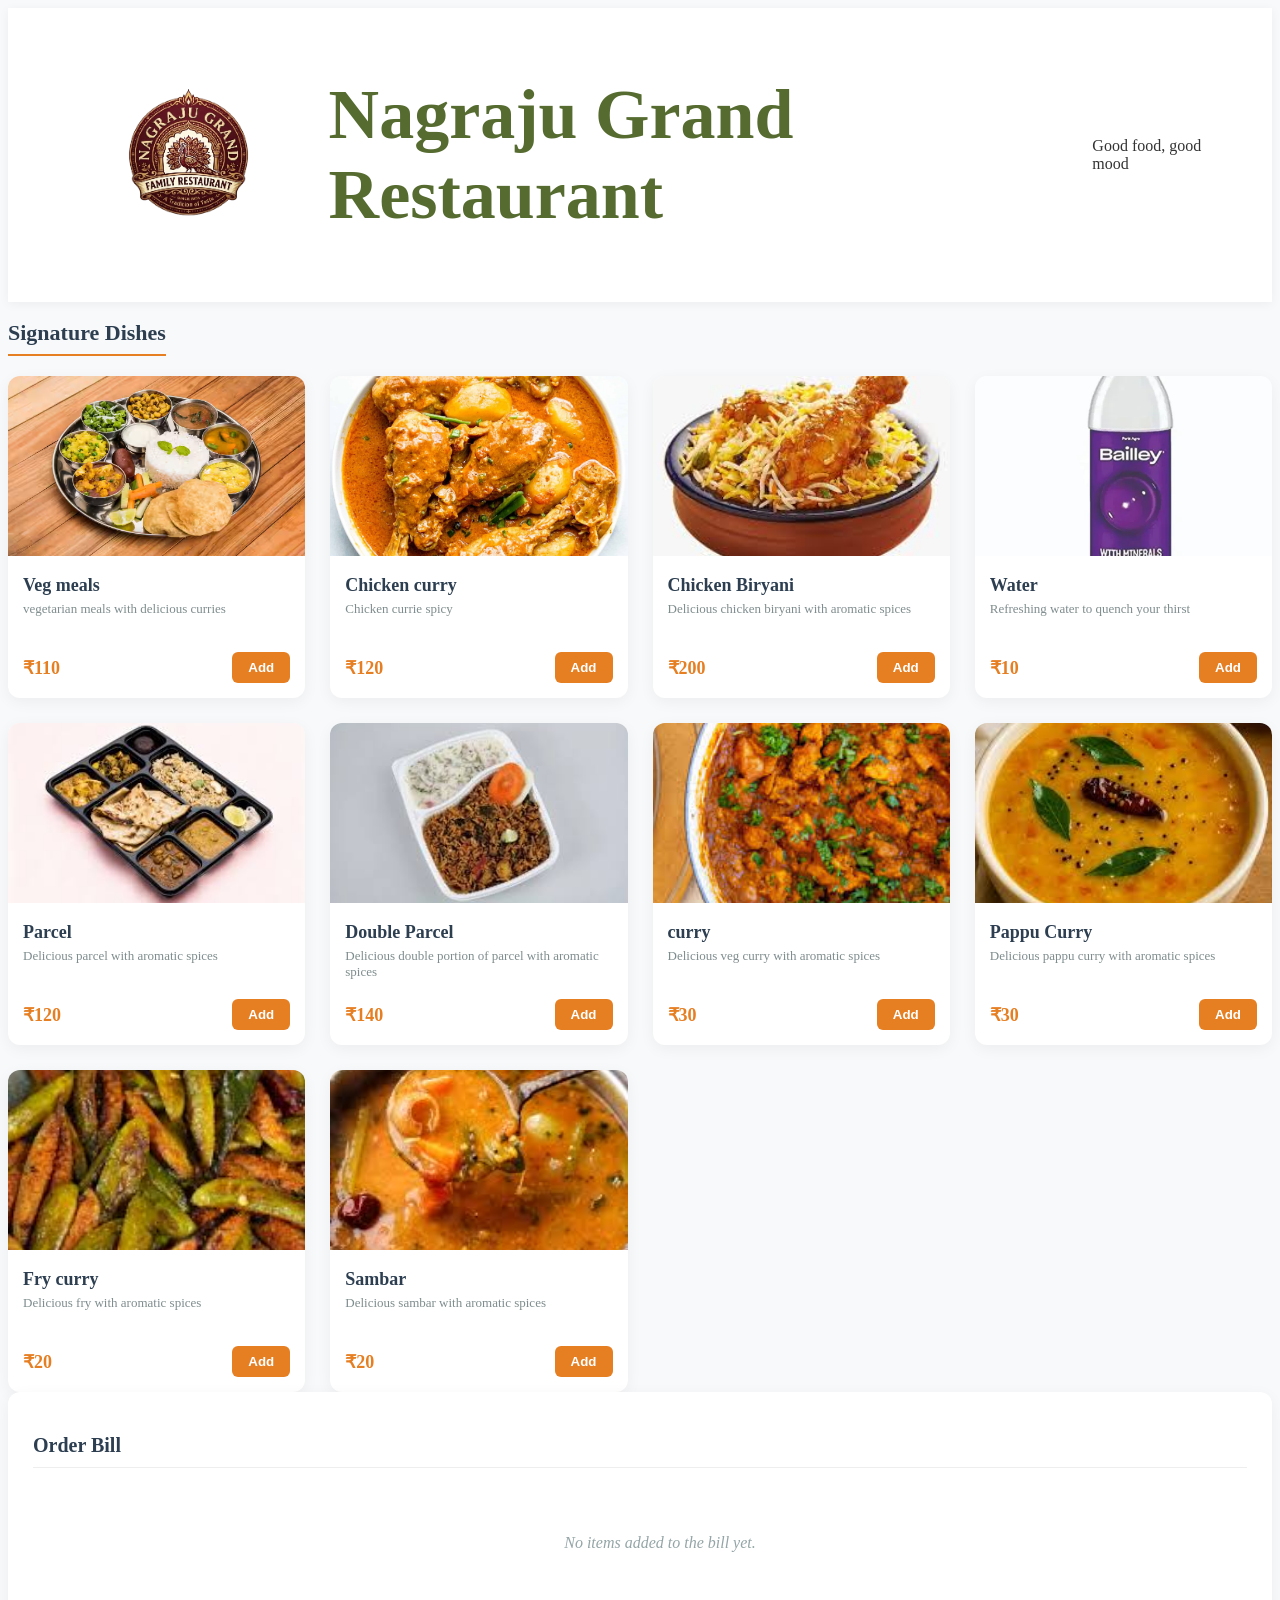
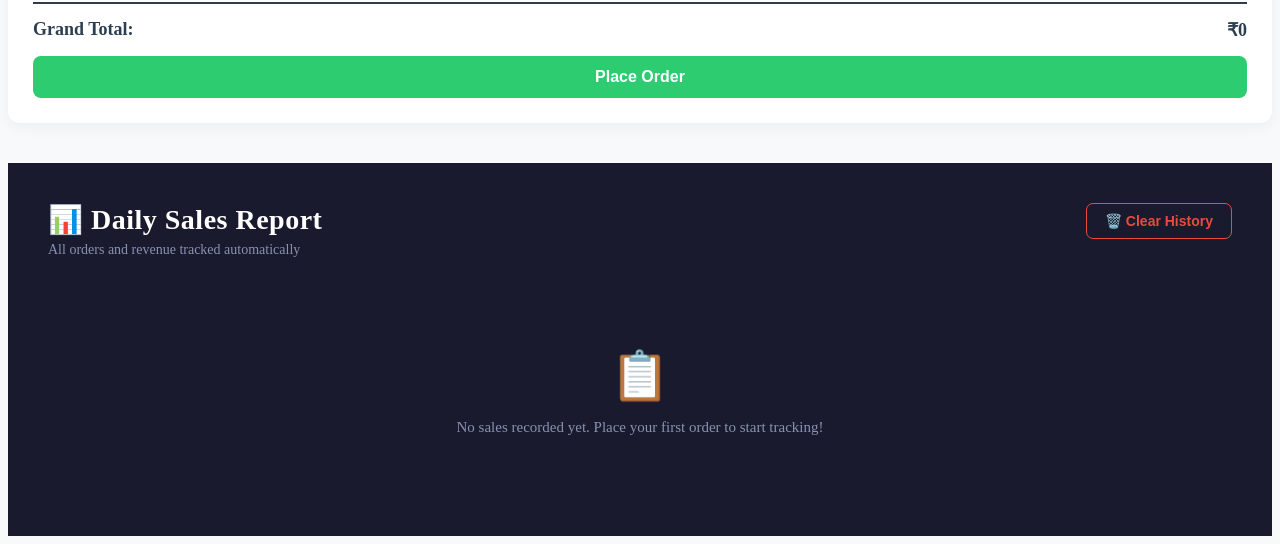
==== index.html @ 4cd3bf37 "updated" ====
<!DOCTYPE html>
<html lang="en">
<head>
  <title>Nagaraju Grand Restaurant</title>
  <link rel="stylesheet" href="style.css">
</head>
<body>
  <div class="container">
    <img src="nagrajur.png" alt="nagaraju logo" style="width: 300px; height: 150px;">
    <h1>Nagraju Grand Restaurant</h1>
    <span>Good food, good mood</span>
  </div>
  <div class="menu">
    <h2>Signature Dishes</h2>
    <div class="menu-grid">
      <div class="card">
          <img src="vegmeals.jpeg" alt="veg meals">
              <div class="card-details">
                  <div class="item-name">Veg meals</div>
                        <div class="item-desc">vegetarian meals with delicious curries</div>
                          <div class="card-action">
                            <span class="price">₹110</span>
                            <button class="add-btn" onclick="addItem('Veg meals', 110)">Add</button>
                      </div>
                  </div>
              </div>

          <div class="card">
          <img src="chicken.jpeg" alt="chicken curry">
              <div class="card-details">
                  <div class="item-name">Chicken curry</div>
                        <div class="item-desc">Chicken currie spicy</div>
                          <div class="card-action">
                            <span class="price">₹120</span>
                            <button class="add-btn" onclick="addItem('chicken curry', 120)">Add</button>
                      </div>
                  </div>
              </div>

          <div class="card">
          <img src="biryani.jpeg" alt="chicken Biryani">
              <div class="card-details">
                  <div class="item-name">Chicken Biryani</div>
                        <div class="item-desc">Delicious chicken biryani with aromatic spices</div>
                          <div class="card-action">
                            <span class="price">₹200</span>
                            <button class="add-btn" onclick="addItem('chicken Biryani', 200)">Add</button>
                      </div>
                  </div>
              </div>

          <div class="card">
          <img src="bailey.jpeg" alt="Water">
              <div class="card-details">
                  <div class="item-name">Water</div>
                        <div class="item-desc">Refreshing water to quench your thirst</div>
                          <div class="card-action">
                            <span class="price">₹10</span>
                            <button class="add-btn" onclick="addItem('water', 10)">Add</button>
                      </div>
                  </div>
              </div>

          <div class="card">
          <img src="parcel.jpeg" alt="parcel">
              <div class="card-details">
                  <div class="item-name">Parcel</div>
                        <div class="item-desc">Delicious parcel with aromatic spices</div>
                          <div class="card-action">
                            <span class="price">₹120</span>
                            <button class="add-btn" onclick="addItem('parcel', 120)">Add</button>
                      </div>
                  </div>
              </div>

          <div class="card">
          <img src="double.jpeg" alt="parcel">
              <div class="card-details">
                  <div class="item-name">Double Parcel</div>
                        <div class="item-desc">Delicious double portion of parcel with aromatic spices</div>
                          <div class="card-action">
                            <span class="price">₹140</span>
                            <button class="add-btn" onclick="addItem('double parcel', 140)">Add</button>
                      </div>
                  </div>
              </div>

          <div class="card">
          <img src="curry.jpeg" alt="curry">
              <div class="card-details">
                  <div class="item-name">curry</div>
                        <div class="item-desc">Delicious veg curry with aromatic spices</div>
                          <div class="card-action">
                            <span class="price">₹30</span>
                            <button class="add-btn" onclick="addItem('curry', 30)">Add</button>
                      </div>
                  </div>
              </div>

          <div class="card">
          <img src="pappu.jpeg" alt="pappu">
              <div class="card-details">
                  <div class="item-name">Pappu Curry</div>
                        <div class="item-desc">Delicious pappu curry with aromatic spices</div>
                          <div class="card-action">
                            <span class="price">₹30</span>
                            <button class="add-btn" onclick="addItem('pappu curry', 30)">Add</button>
                      </div>
                  </div>
              </div>

          <div class="card">
          <img src="fry.jpeg" alt="fry">
              <div class="card-details">
                  <div class="item-name">Fry curry</div>
                        <div class="item-desc">Delicious fry with aromatic spices</div>
                          <div class="card-action">
                            <span class="price">₹20</span>
                            <button class="add-btn" onclick="addItem('fry curry', 20)">Add</button>
                      </div>
                  </div>
              </div>

          <div class="card">
          <img src="sambar.jpeg" alt="sambar">
              <div class="card-details">
                  <div class="item-name">Sambar</div>
                        <div class="item-desc">Delicious sambar with aromatic spices</div>
                          <div class="card-action">
                            <span class="price">₹20</span>
                            <button class="add-btn" onclick="addItem('sambar', 20)">Add</button>
                      </div>
                  </div>
              </div>
    </div>

    <div class="billing-sidebar">
        <h2>Order Bill</h2>
        <ul id="bill-items-list" class="bill-items">
            <div class="empty-message" id="empty-msg">No items added to the bill yet.</div>
        </ul>
        
        <div class="total-section">
            <div class="total-row">
                <span>Grand Total:</span>
                <span id="bill-result">₹0</span>
            </div>
            <button class="checkout-btn" onclick="processOrder()">Place Order</button>
        </div>
    </div>
  </div>

  <!-- ===== DAILY SALES DASHBOARD ===== -->
  <div class="sales-section">
    <div class="sales-section-header">
      <div class="sales-title-group">
        <h2 class="sales-main-title">📊 Daily Sales Report</h2>
        <p class="sales-subtitle">All orders and revenue tracked automatically</p>
      </div>
      <button class="clear-sales-btn" onclick="clearAllSales()">🗑️ Clear History</button>
    </div>

    <div id="sales-dashboard">
      <!-- Rendered by JS -->
    </div>
  </div>

  <script src="app.js"></script>
</body>
</html>
---- style.css ----
.container{
            background-color: #ffffff;
            padding: 20px 40px;
            box-shadow: 0 2px 10px rgba(0,0,0,0.05); 
             display: flex;
            justify-content: space-between;
            align-items: center;
        }
      body {
            background-color: #f8f9fa;
            color: #333;
            display: flex;
            flex-direction: column;
            min-height: 100vh;
        }
        
       .menu h2 {
            margin-bottom: 20px;
            font-size: 22px;
            color: #2c3e50;
            border-bottom: 2px solid #e67e22;
            padding-bottom: 8px;
            display: inline-block;
        }
         .menu-grid {
            display: grid;
            grid-template-columns: repeat(auto-fill, minmax(250px, 1fr));
            gap: 25px;
        }

        .card {
            background: #fff;
            border-radius: 12px;
            overflow: hidden;
            box-shadow: 0 4px 15px rgba(0,0,0,0.05);
            transition: transform 0.2s;
        }

        .card:hover {
            transform: translateY(-5px);
        }

        .card img {
            width: 100%;
            height: 180px;
            object-fit: cover;
        }

        .card-details {
            padding: 15px;
        }

        .item-name {
            font-size: 18px;
            font-weight: 600;
            margin-bottom: 5px;
            color: #2c3e50;
        }

        .item-desc {
            font-size: 13px;
            color: #7f8c8d;
            margin-bottom: 15px;
            height: 36px;
            overflow: hidden;
        }

        .card-action {
            display: flex;
            justify-content: space-between;
            align-items: center;
        }

        .price {
            font-size: 18px;
            font-weight: 700;
            color: #e67e22;
        }

        .add-btn {
            background-color: #e67e22;
            color: white;
            border: none;
            padding: 8px 16px;
            border-radius: 6px;
            font-weight: 600;
            cursor: pointer;
            transition: background 0.2s;
        }
        h1{
          color:#556B2F;
          font-size: 70px;
        }
        .billing-sidebar {
            flex: 1;
            background: #ffffff;
            border-radius: 12px;
            padding: 25px;
            box-shadow: 0 4px 15px rgba(0,0,0,0.05);
            height: fit-content;
            position: sticky;
            top: 30px;
            display: flex;
            flex-direction: column;
            min-width: 320px;
        }

        .billing-sidebar h2 {
            font-size: 20px;
            color: #2c3e50;
            margin-bottom: 20px;
            padding-bottom: 10px;
            border-bottom: 1px solid #eee;
        }

        .bill-items {
            list-style: none;
            max-height: 300px;
            overflow-y: auto;
            margin-bottom: 20px;
        }

        .bill-item {
            display: flex;
            justify-content: space-between;
            align-items: center;
            padding: 10px 0;
            border-bottom: 1px dashed #eee;
            font-size: 15px;
        }

        .bill-item .item-info {
            display: flex;
            flex-direction: column;
        }

        .bill-item .qty {
            font-size: 12px;
            color: #7f8c8d;
        }

        .empty-message {
            color: #95a5a6;
            text-align: center;
            padding: 30px 0;
            font-style: italic;
        }

        .total-section {
            border-top: 2px solid #2c3e50;
            padding-top: 15px;
            margin-top: auto;
        }

        .total-row {
            display: flex;
            justify-content: space-between;
            font-size: 18px;
            font-weight: 700;
            color: #2c3e50;
            margin-bottom: 15px;
        }

        .checkout-btn {
            width: 100%;
            background-color: #2ecc71;
            color: white;
            border: none;
            padding: 12px;
            border-radius: 8px;
            font-size: 16px;
            font-weight: 600;
            cursor: pointer;
            transition: background 0.2s;
        }

        .checkout-btn:hover {
            background-color: #27ae60;
        }

/* ============================================
   DAILY SALES DASHBOARD STYLES
   ============================================ */

.sales-section {
    background: #1a1a2e;
    padding: 40px;
    margin-top: 40px;
}

.sales-section-header {
    display: flex;
    justify-content: space-between;
    align-items: flex-start;
    margin-bottom: 30px;
    flex-wrap: wrap;
    gap: 15px;
}

.sales-main-title {
    font-size: 28px;
    color: #ffffff;
    margin: 0 0 6px 0;
    font-weight: 700;
    letter-spacing: 0.5px;
}

.sales-subtitle {
    color: #8892b0;
    margin: 0;
    font-size: 14px;
}

.clear-sales-btn {
    background: transparent;
    border: 1px solid #e74c3c;
    color: #e74c3c;
    padding: 9px 18px;
    border-radius: 7px;
    font-size: 14px;
    font-weight: 600;
    cursor: pointer;
    transition: all 0.2s;
    white-space: nowrap;
}

.clear-sales-btn:hover {
    background: #e74c3c;
    color: #fff;
}

/* Summary cards row */
.sales-summary-cards {
    display: flex;
    gap: 16px;
    margin-bottom: 30px;
    flex-wrap: wrap;
}

.summary-card {
    flex: 1;
    min-width: 150px;
    background: #16213e;
    border: 1px solid #0f3460;
    border-radius: 12px;
    padding: 22px 20px;
    text-align: center;
    transition: transform 0.2s;
}

.summary-card:hover {
    transform: translateY(-3px);
}

.highlight-card {
    background: linear-gradient(135deg, #e67e22, #d35400);
    border-color: #e67e22;
}

.summary-icon {
    font-size: 28px;
    margin-bottom: 8px;
}

.summary-value {
    font-size: 26px;
    font-weight: 700;
    color: #ffffff;
    margin-bottom: 4px;
}

.summary-label {
    font-size: 12px;
    color: #8892b0;
    text-transform: uppercase;
    letter-spacing: 1px;
}

.highlight-card .summary-label {
    color: rgba(255,255,255,0.8);
}

/* No sales message */
.no-sales-msg {
    text-align: center;
    padding: 60px 20px;
    color: #8892b0;
}

.no-sales-msg span {
    font-size: 48px;
    display: block;
    margin-bottom: 15px;
}

.no-sales-msg p {
    font-size: 15px;
    margin: 0;
}

/* Day sections */
.day-section {
    background: #16213e;
    border: 1px solid #0f3460;
    border-radius: 14px;
    margin-bottom: 20px;
    overflow: hidden;
}

.today-section {
    border-color: #e67e22;
    box-shadow: 0 0 0 2px rgba(230, 126, 34, 0.25);
}

.day-header {
    display: flex;
    justify-content: space-between;
    align-items: center;
    padding: 16px 20px;
    background: #0f3460;
    flex-wrap: wrap;
    gap: 10px;
}

.today-section .day-header {
    background: linear-gradient(90deg, #7d3c00, #0f3460);
}

.day-title {
    display: flex;
    align-items: center;
    gap: 10px;
    flex-wrap: wrap;
}

.today-badge {
    background: #e67e22;
    color: #fff;
    font-size: 11px;
    font-weight: 700;
    padding: 3px 9px;
    border-radius: 20px;
    letter-spacing: 1px;
}

.day-date {
    font-size: 15px;
    font-weight: 600;
    color: #ccd6f6;
}

.day-stats {
    display: flex;
    align-items: center;
    gap: 16px;
}

.day-orders-count {
    font-size: 13px;
    color: #8892b0;
    background: rgba(255,255,255,0.07);
    padding: 4px 10px;
    border-radius: 20px;
}

.day-total-amount {
    font-size: 18px;
    font-weight: 700;
    color: #2ecc71;
}

/* Orders inside each day */
.orders-list {
    padding: 15px 20px;
    display: flex;
    flex-direction: column;
    gap: 12px;
}

.order-card {
    background: #1a1a2e;
    border: 1px solid #0f3460;
    border-radius: 10px;
    overflow: hidden;
}

.order-header {
    display: flex;
    align-items: center;
    gap: 12px;
    padding: 10px 15px;
    background: rgba(255,255,255,0.03);
    border-bottom: 1px solid #0f3460;
    flex-wrap: wrap;
}

.order-num {
    font-size: 13px;
    font-weight: 700;
    color: #e67e22;
    background: rgba(230, 126, 34, 0.12);
    padding: 3px 10px;
    border-radius: 20px;
}

.order-time {
    font-size: 13px;
    color: #8892b0;
    flex: 1;
}

.order-total {
    font-size: 15px;
    font-weight: 700;
    color: #2ecc71;
}

.order-items-list {
    padding: 10px 15px;
    display: flex;
    flex-direction: column;
    gap: 6px;
}

.order-item-row {
    display: flex;
    align-items: center;
    gap: 10px;
    font-size: 13px;
    color: #ccd6f6;
}

.oi-name {
    flex: 1;
    text-transform: capitalize;
}

.oi-qty {
    color: #8892b0;
    font-size: 12px;
    background: rgba(255,255,255,0.06);
    padding: 2px 8px;
    border-radius: 10px;
}

.oi-subtotal {
    font-weight: 600;
    color: #f0b27a;
    min-width: 50px;
    text-align: right;
}
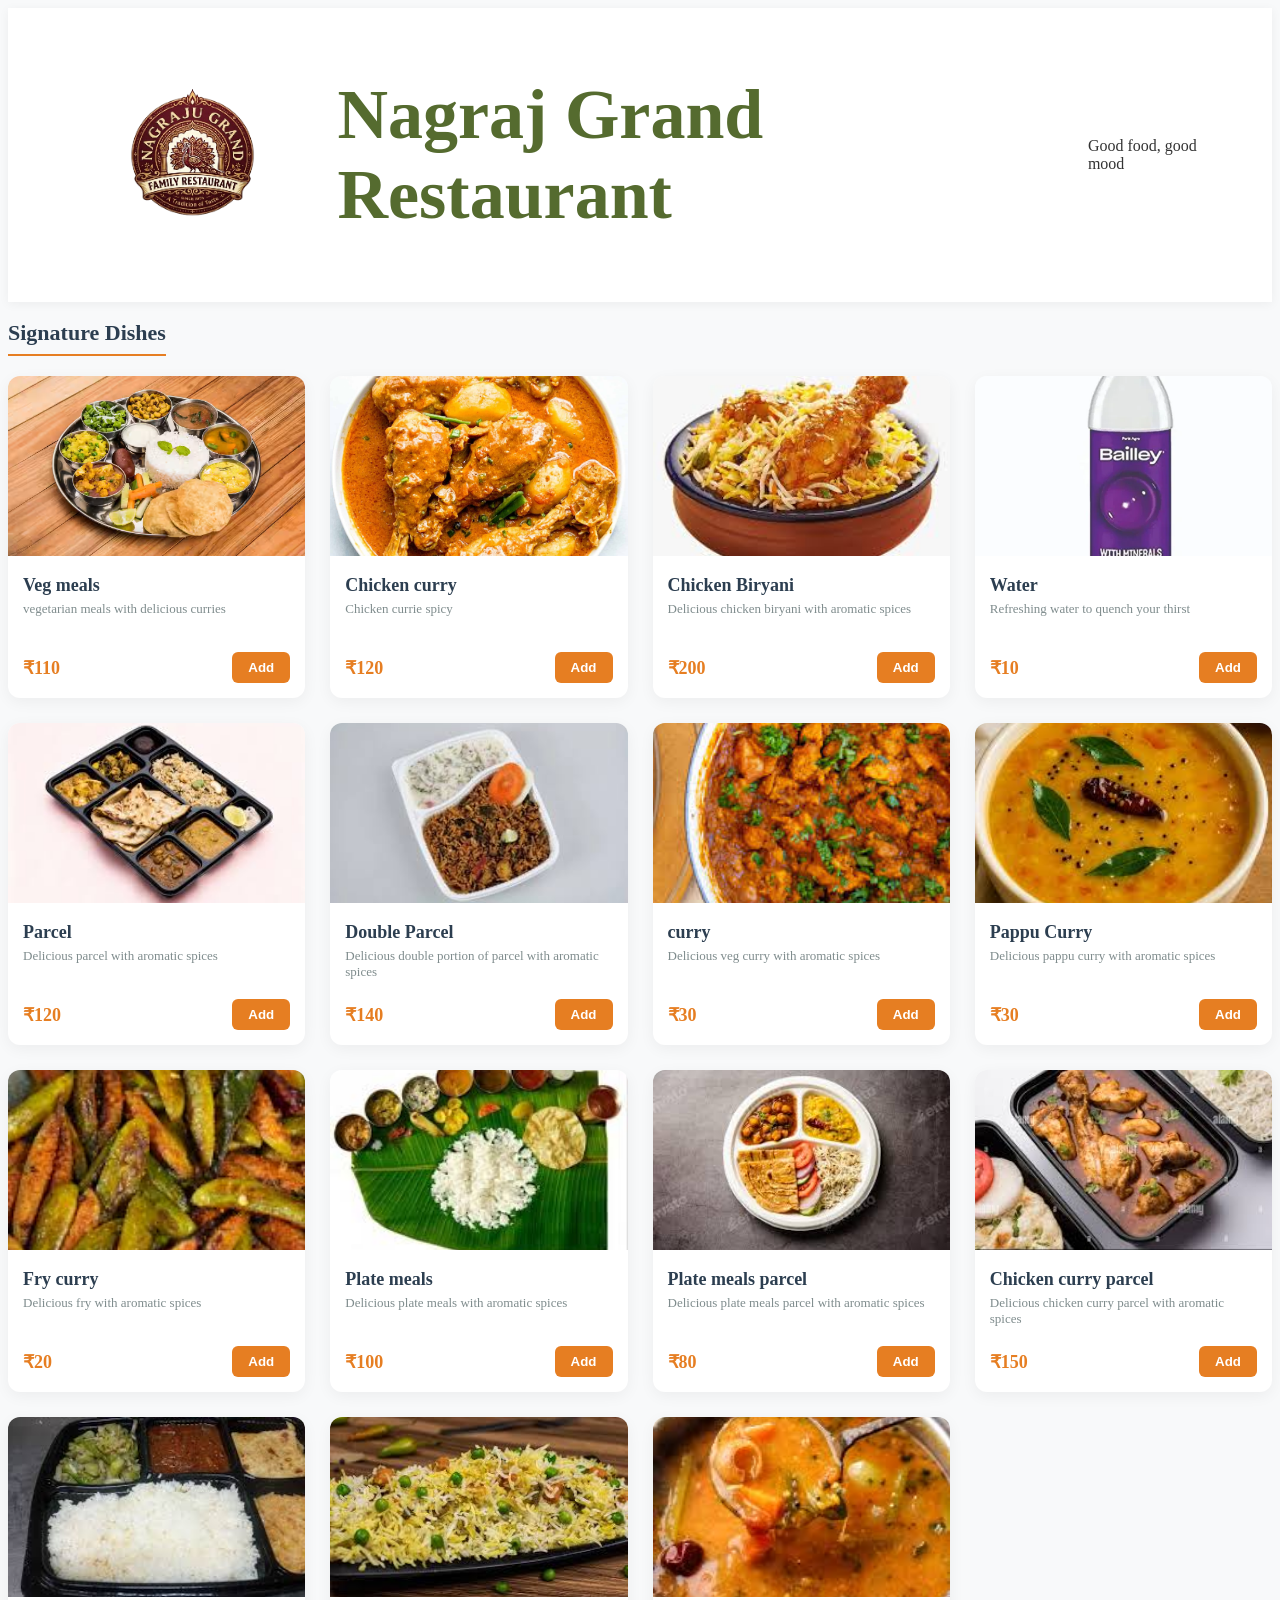
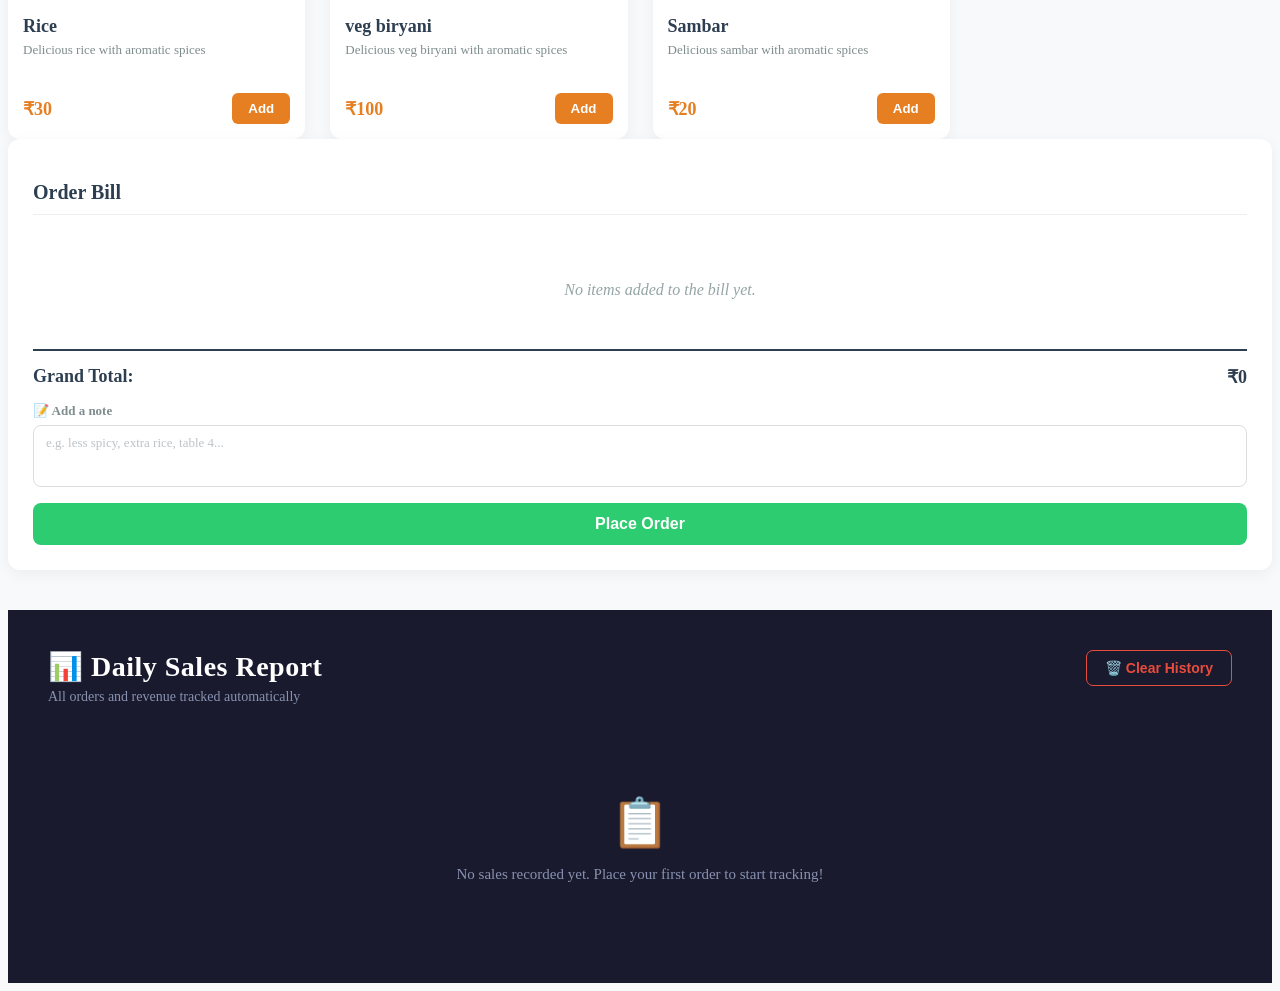
==== commit 162bcc62: "updates" ====
--- a/index.html
+++ b/index.html
@@ -1,137 +1,241 @@
 <!DOCTYPE html>
 <html lang="en">
 <head>
-  <title>Nagaraju Grand Restaurant</title>
-  <link rel="stylesheet" href="style.css">
+  <title>Nagraj Grand Restaurant</title>
+  <link rel="stylesheet" type="text/css" href="style.css">
 </head>
 <body>
   <div class="container">
-    <img src="nagrajur.png" alt="nagaraju logo" style="width: 300px; height: 150px;">
-    <h1>Nagraju Grand Restaurant</h1>
+    <img src="images/nagrajur.png" alt="nagraj logo" style="width: 300px; height: 150px;">
+    <h1>Nagraj Grand Restaurant</h1>
     <span>Good food, good mood</span>
   </div>
   <div class="menu">
     <h2>Signature Dishes</h2>
     <div class="menu-grid">
-      <div class="card">
-          <img src="vegmeals.jpeg" alt="veg meals">
-              <div class="card-details">
-                  <div class="item-name">Veg meals</div>
-                        <div class="item-desc">vegetarian meals with delicious curries</div>
-                          <div class="card-action">
-                            <span class="price">₹110</span>
-                            <button class="add-btn" onclick="addItem('Veg meals', 110)">Add</button>
-                      </div>
-                  </div>
-              </div>
-
-          <div class="card">
-          <img src="chicken.jpeg" alt="chicken curry">
-              <div class="card-details">
-                  <div class="item-name">Chicken curry</div>
-                        <div class="item-desc">Chicken currie spicy</div>
-                          <div class="card-action">
-                            <span class="price">₹120</span>
-                            <button class="add-btn" onclick="addItem('chicken curry', 120)">Add</button>
-                      </div>
-                  </div>
-              </div>
-
-          <div class="card">
-          <img src="biryani.jpeg" alt="chicken Biryani">
-              <div class="card-details">
-                  <div class="item-name">Chicken Biryani</div>
-                        <div class="item-desc">Delicious chicken biryani with aromatic spices</div>
-                          <div class="card-action">
-                            <span class="price">₹200</span>
-                            <button class="add-btn" onclick="addItem('chicken Biryani', 200)">Add</button>
-                      </div>
-                  </div>
-              </div>
-
-          <div class="card">
-          <img src="bailey.jpeg" alt="Water">
-              <div class="card-details">
-                  <div class="item-name">Water</div>
-                        <div class="item-desc">Refreshing water to quench your thirst</div>
-                          <div class="card-action">
-                            <span class="price">₹10</span>
-                            <button class="add-btn" onclick="addItem('water', 10)">Add</button>
-                      </div>
-                  </div>
-              </div>
-
-          <div class="card">
-          <img src="parcel.jpeg" alt="parcel">
-              <div class="card-details">
-                  <div class="item-name">Parcel</div>
-                        <div class="item-desc">Delicious parcel with aromatic spices</div>
-                          <div class="card-action">
-                            <span class="price">₹120</span>
-                            <button class="add-btn" onclick="addItem('parcel', 120)">Add</button>
-                      </div>
-                  </div>
-              </div>
-
-          <div class="card">
-          <img src="double.jpeg" alt="parcel">
-              <div class="card-details">
-                  <div class="item-name">Double Parcel</div>
-                        <div class="item-desc">Delicious double portion of parcel with aromatic spices</div>
-                          <div class="card-action">
-                            <span class="price">₹140</span>
-                            <button class="add-btn" onclick="addItem('double parcel', 140)">Add</button>
-                      </div>
-                  </div>
-              </div>
-
-          <div class="card">
-          <img src="curry.jpeg" alt="curry">
-              <div class="card-details">
-                  <div class="item-name">curry</div>
-                        <div class="item-desc">Delicious veg curry with aromatic spices</div>
-                          <div class="card-action">
-                            <span class="price">₹30</span>
-                            <button class="add-btn" onclick="addItem('curry', 30)">Add</button>
-                      </div>
-                  </div>
-              </div>
-
-          <div class="card">
-          <img src="pappu.jpeg" alt="pappu">
-              <div class="card-details">
-                  <div class="item-name">Pappu Curry</div>
-                        <div class="item-desc">Delicious pappu curry with aromatic spices</div>
-                          <div class="card-action">
-                            <span class="price">₹30</span>
-                            <button class="add-btn" onclick="addItem('pappu curry', 30)">Add</button>
-                      </div>
-                  </div>
-              </div>
-
-          <div class="card">
-          <img src="fry.jpeg" alt="fry">
-              <div class="card-details">
-                  <div class="item-name">Fry curry</div>
-                        <div class="item-desc">Delicious fry with aromatic spices</div>
-                          <div class="card-action">
-                            <span class="price">₹20</span>
-                            <button class="add-btn" onclick="addItem('fry curry', 20)">Add</button>
-                      </div>
-                  </div>
-              </div>
-
-          <div class="card">
-          <img src="sambar.jpeg" alt="sambar">
-              <div class="card-details">
-                  <div class="item-name">Sambar</div>
-                        <div class="item-desc">Delicious sambar with aromatic spices</div>
-                          <div class="card-action">
-                            <span class="price">₹20</span>
-                            <button class="add-btn" onclick="addItem('sambar', 20)">Add</button>
-                      </div>
-                  </div>
-              </div>
+      
+      <div class="card">
+          <img src="images/vegmeals.jpeg" alt="veg meals">
+          <div class="card-details">
+              <div class="item-name">Veg meals</div>
+              <div class="item-desc">vegetarian meals with delicious curries</div>
+              <div class="card-action">
+                  <span class="price">₹110</span>
+                  <div class="item-controls" data-name="Veg meals" data-price="110">
+                      <button class="add-btn" onclick="addItem('Veg meals', 110)">Add</button>
+                  </div>
+              </div>
+          </div>
+      </div>
+
+      <div class="card">
+          <img src="images/chicken.jpeg" alt="chicken curry">
+          <div class="card-details">
+              <div class="item-name">Chicken curry</div>
+              <div class="item-desc">Chicken currie spicy</div>
+              <div class="card-action">
+                  <span class="price">₹120</span>
+                  <div class="item-controls" data-name="chicken curry" data-price="120">
+                      <button class="add-btn" onclick="addItem('chicken curry', 120)">Add</button>
+                  </div>
+              </div>
+          </div>
+      </div>
+
+      <div class="card">
+          <img src="images/biryani.jpeg" alt="chicken Biryani">
+          <div class="card-details">
+              <div class="item-name">Chicken Biryani</div>
+              <div class="item-desc">Delicious chicken biryani with aromatic spices</div>
+              <div class="card-action">
+                  <span class="price">₹200</span>
+                  <div class="item-controls" data-name="chicken Biryani" data-price="200">
+                      <button class="add-btn" onclick="addItem('chicken Biryani', 200)">Add</button>
+                  </div>
+              </div>
+          </div>
+      </div>
+
+      <div class="card">
+          <img src="images/bailey.jpeg" alt="Water">
+          <div class="card-details">
+              <div class="item-name">Water</div>
+              <div class="item-desc">Refreshing water to quench your thirst</div>
+              <div class="card-action">
+                  <span class="price">₹10</span>
+                  <div class="item-controls" data-name="water" data-price="10">
+                      <button class="add-btn" onclick="addItem('water', 10)">Add</button>
+                  </div>
+              </div>
+          </div>
+      </div>
+
+      <div class="card">
+          <img src="images/parcel.jpeg" alt="parcel">
+          <div class="card-details">
+              <div class="item-name">Parcel</div>
+              <div class="item-desc">Delicious parcel with aromatic spices</div>
+              <div class="card-action">
+                  <span class="price">₹120</span>
+                  <div class="item-controls" data-name="parcel" data-price="120">
+                      <button class="add-btn" onclick="addItem('parcel', 120)">Add</button>
+                  </div>
+              </div>
+          </div>
+      </div>
+
+      <div class="card">
+          <img src="images/double.jpeg" alt="parcel">
+          <div class="card-details">
+              <div class="item-name">Double Parcel</div>
+              <div class="item-desc">Delicious double portion of parcel with aromatic spices</div>
+              <div class="card-action">
+                  <span class="price">₹140</span>
+                  <div class="item-controls" data-name="double parcel" data-price="140">
+                      <button class="add-btn" onclick="addItem('double parcel', 140)">Add</button>
+                  </div>
+              </div>
+          </div>
+      </div>
+
+      <div class="card">
+          <img src="images/curry.jpeg" alt="curry">
+          <div class="card-details">
+              <div class="item-name">curry</div>
+              <div class="item-desc">Delicious veg curry with aromatic spices</div>
+              <div class="card-action">
+                  <span class="price">₹30</span>
+                  <div class="item-controls" data-name="curry" data-price="30">
+                      <button class="add-btn" onclick="addItem('curry', 30)">Add</button>
+                  </div>
+              </div>
+          </div>
+      </div>
+
+      <div class="card">
+          <img src="images/pappu.jpeg" alt="pappu">
+          <div class="card-details">
+              <div class="item-name">Pappu Curry</div>
+              <div class="item-desc">Delicious pappu curry with aromatic spices</div>
+              <div class="card-action">
+                  <span class="price">₹30</span>
+                  <div class="item-controls" data-name="pappu curry" data-price="30">
+                      <button class="add-btn" onclick="addItem('pappu curry', 30)">Add</button>
+                  </div>
+              </div>
+          </div>
+      </div>
+
+      <div class="card">
+          <img src="images/fry.jpeg" alt="fry">
+          <div class="card-details">
+              <div class="item-name">Fry curry</div>
+              <div class="item-desc">Delicious fry with aromatic spices</div>
+              <div class="card-action">
+                  <span class="price">₹20</span>
+                  <div class="item-controls" data-name="fry curry" data-price="20">
+                      <button class="add-btn" onclick="addItem('fry curry', 20)">Add</button>
+                  </div>
+              </div>
+          </div>
+      </div>
+
+
+      
+      <div class="card">
+          <img src="images/plate.jpeg" alt="plate">
+          <div class="card-details">
+              <div class="item-name">Plate meals</div>
+              <div class="item-desc">Delicious plate meals with aromatic spices</div>
+              <div class="card-action">
+                  <span class="price">₹100</span>
+                  <div class="item-controls" data-name="plate meals" data-price="100">
+                      <button class="add-btn" onclick="addItem('plate meals', 100)">Add</button>
+                  </div>
+              </div>
+          </div>
+      </div>
+
+
+      
+      <div class="card">
+          <img src="images/platepar.jpeg" alt="plate">
+          <div class="card-details">
+              <div class="item-name">Plate meals parcel</div>
+              <div class="item-desc">Delicious plate meals parcel with aromatic spices</div>
+              <div class="card-action">
+                  <span class="price">₹80</span>
+                  <div class="item-controls" data-name="plate meals parcel" data-price="80">
+                      <button class="add-btn" onclick="addItem('plate meals parcel', 80)">Add</button>
+                  </div>
+              </div>
+          </div>
+      </div>
+
+
+      
+      
+      <div class="card">
+          <img src="images/chickenparcel.jpeg" alt="plate">
+          <div class="card-details">
+              <div class="item-name">Chicken curry parcel</div>
+              <div class="item-desc">Delicious chicken curry parcel with aromatic spices</div>
+              <div class="card-action">
+                  <span class="price">₹150</span>
+                  <div class="item-controls" data-name="chicken curry parcel" data-price="150">
+                      <button class="add-btn" onclick="addItem('chicken curry parcel', 150)">Add</button>
+                  </div>
+              </div>
+          </div>
+      </div>
+
+      
+      
+      <div class="card">
+          <img src="images/rice.jpeg" alt="plate">
+          <div class="card-details">
+              <div class="item-name">Rice</div>
+              <div class="item-desc">Delicious rice with aromatic spices</div>
+              <div class="card-action">
+                  <span class="price">₹30</span>
+                  <div class="item-controls" data-name="rice" data-price="30">
+                      <button class="add-btn" onclick="addItem('rice', 30)">Add</button>
+                  </div>
+              </div>
+          </div>
+      </div>
+
+
+
+      
+      
+      <div class="card">
+          <img src="images/vegbiryani.jpeg" alt="plate">
+          <div class="card-details">
+              <div class="item-name">veg biryani</div>
+              <div class="item-desc">Delicious veg biryani with aromatic spices</div>
+              <div class="card-action">
+                  <span class="price">₹100</span>
+                  <div class="item-controls" data-name="veg biryani" data-price="100">
+                      <button class="add-btn" onclick="addItem('veg biryani', 100)">Add</button>
+                  </div>
+              </div>
+          </div>
+      </div>
+
+      <div class="card">
+          <img src="images/sambar.jpeg" alt="sambar">
+          <div class="card-details">
+              <div class="item-name">Sambar</div>
+              <div class="item-desc">Delicious sambar with aromatic spices</div>
+              <div class="card-action">
+                  <span class="price">₹20</span>
+                  <div class="item-controls" data-name="sambar" data-price="20">
+                      <button class="add-btn" onclick="addItem('sambar', 20)">Add</button>
+                  </div>
+              </div>
+          </div>
+      </div>
     </div>
 
     <div class="billing-sidebar">
@@ -145,6 +249,10 @@
                 <span>Grand Total:</span>
                 <span id="bill-result">₹0</span>
             </div>
+            <div class="note-section">
+                <label for="bill-note" class="note-label">📝 Add a note</label>
+                <textarea id="bill-note" class="bill-note-input" placeholder="e.g. less spicy, extra rice, table 4..."></textarea>
+            </div>
             <button class="checkout-btn" onclick="processOrder()">Place Order</button>
         </div>
     </div>
@@ -167,4 +275,4 @@
 
   <script src="app.js"></script>
 </body>
-</html>
+</html>
--- a/style.css
+++ b/style.css
@@ -1,187 +1,211 @@
 .container{
-            background-color: #ffffff;
-            padding: 20px 40px;
-            box-shadow: 0 2px 10px rgba(0,0,0,0.05); 
-             display: flex;
-            justify-content: space-between;
-            align-items: center;
-        }
-      body {
-            background-color: #f8f9fa;
-            color: #333;
-            display: flex;
-            flex-direction: column;
-            min-height: 100vh;
-        }
-        
-       .menu h2 {
-            margin-bottom: 20px;
-            font-size: 22px;
-            color: #2c3e50;
-            border-bottom: 2px solid #e67e22;
-            padding-bottom: 8px;
-            display: inline-block;
-        }
-         .menu-grid {
-            display: grid;
-            grid-template-columns: repeat(auto-fill, minmax(250px, 1fr));
-            gap: 25px;
-        }
-
-        .card {
-            background: #fff;
-            border-radius: 12px;
-            overflow: hidden;
-            box-shadow: 0 4px 15px rgba(0,0,0,0.05);
-            transition: transform 0.2s;
-        }
-
-        .card:hover {
-            transform: translateY(-5px);
-        }
-
-        .card img {
-            width: 100%;
-            height: 180px;
-            object-fit: cover;
-        }
-
-        .card-details {
-            padding: 15px;
-        }
-
-        .item-name {
-            font-size: 18px;
-            font-weight: 600;
-            margin-bottom: 5px;
-            color: #2c3e50;
-        }
-
-        .item-desc {
-            font-size: 13px;
-            color: #7f8c8d;
-            margin-bottom: 15px;
-            height: 36px;
-            overflow: hidden;
-        }
-
-        .card-action {
-            display: flex;
-            justify-content: space-between;
-            align-items: center;
-        }
-
-        .price {
-            font-size: 18px;
-            font-weight: 700;
-            color: #e67e22;
-        }
-
-        .add-btn {
-            background-color: #e67e22;
-            color: white;
-            border: none;
-            padding: 8px 16px;
-            border-radius: 6px;
-            font-weight: 600;
-            cursor: pointer;
-            transition: background 0.2s;
-        }
-        h1{
-          color:#556B2F;
-          font-size: 70px;
-        }
-        .billing-sidebar {
-            flex: 1;
-            background: #ffffff;
-            border-radius: 12px;
-            padding: 25px;
-            box-shadow: 0 4px 15px rgba(0,0,0,0.05);
-            height: fit-content;
-            position: sticky;
-            top: 30px;
-            display: flex;
-            flex-direction: column;
-            min-width: 320px;
-        }
-
-        .billing-sidebar h2 {
-            font-size: 20px;
-            color: #2c3e50;
-            margin-bottom: 20px;
-            padding-bottom: 10px;
-            border-bottom: 1px solid #eee;
-        }
-
-        .bill-items {
-            list-style: none;
-            max-height: 300px;
-            overflow-y: auto;
-            margin-bottom: 20px;
-        }
-
-        .bill-item {
-            display: flex;
-            justify-content: space-between;
-            align-items: center;
-            padding: 10px 0;
-            border-bottom: 1px dashed #eee;
-            font-size: 15px;
-        }
-
-        .bill-item .item-info {
-            display: flex;
-            flex-direction: column;
-        }
-
-        .bill-item .qty {
-            font-size: 12px;
-            color: #7f8c8d;
-        }
-
-        .empty-message {
-            color: #95a5a6;
-            text-align: center;
-            padding: 30px 0;
-            font-style: italic;
-        }
-
-        .total-section {
-            border-top: 2px solid #2c3e50;
-            padding-top: 15px;
-            margin-top: auto;
-        }
-
-        .total-row {
-            display: flex;
-            justify-content: space-between;
-            font-size: 18px;
-            font-weight: 700;
-            color: #2c3e50;
-            margin-bottom: 15px;
-        }
-
-        .checkout-btn {
-            width: 100%;
-            background-color: #2ecc71;
-            color: white;
-            border: none;
-            padding: 12px;
-            border-radius: 8px;
-            font-size: 16px;
-            font-weight: 600;
-            cursor: pointer;
-            transition: background 0.2s;
-        }
-
-        .checkout-btn:hover {
-            background-color: #27ae60;
-        }
-
-/* ============================================
-   DAILY SALES DASHBOARD STYLES
-   ============================================ */
-
+    background-color: #ffffff;
+    padding: 20px 40px;
+    box-shadow: 0 2px 10px rgba(0,0,0,0.05); 
+    display: flex;
+    justify-content: space-between;
+    align-items: center;
+}
+body {
+    background-color: #f8f9fa;
+    color: #333;
+    display: flex;
+    flex-direction: column;
+    min-height: 100vh;
+}
+
+.menu h2 {
+    margin-bottom: 20px;
+    font-size: 22px;
+    color: #2c3e50;
+    border-bottom: 2px solid #e67e22;
+    padding-bottom: 8px;
+    display: inline-block;
+}
+.menu-grid {
+    display: grid;
+    grid-template-columns: repeat(auto-fill, minmax(250px, 1fr));
+    gap: 25px;
+}
+
+.card {
+    background: #fff;
+    border-radius: 12px;
+    overflow: hidden;
+    box-shadow: 0 4px 15px rgba(0,0,0,0.05);
+    transition: transform 0.2s;
+}
+
+.card:hover {
+    transform: translateY(-5px);
+}
+
+.card img {
+    width: 100%;
+    height: 180px;
+    object-fit: cover;
+}
+
+.card-details {
+    padding: 15px;
+}
+
+.item-name {
+    font-size: 18px;
+    font-weight: 600;
+    margin-bottom: 5px;
+    color: #2c3e50;
+}
+
+.item-desc {
+    font-size: 13px;
+    color: #7f8c8d;
+    margin-bottom: 15px;
+    height: 36px;
+    overflow: hidden;
+}
+
+.card-action {
+    display: flex;
+    justify-content: space-between;
+    align-items: center;
+}
+
+.price {
+    font-size: 18px;
+    font-weight: 700;
+    color: #e67e22;
+}
+
+.add-btn {
+    background-color: #e67e22;
+    color: white;
+    border: none;
+    padding: 8px 16px;
+    border-radius: 6px;
+    font-weight: 600;
+    cursor: pointer;
+    transition: background 0.2s;
+}
+
+/* NEW COUNTER STYLES */
+.item-controls {
+    display: flex;
+    align-items: center;
+    gap: 10px;
+}
+.qty-btn {
+    background-color: #e67e22;
+    color: white;
+    border: none;
+    padding: 6px 12px;
+    border-radius: 4px;
+    font-weight: bold;
+    cursor: pointer;
+    transition: background 0.2s;
+}
+.qty-btn:hover, .add-btn:hover {
+    background-color: #d35400;
+}
+.qty-display {
+    font-weight: bold;
+    font-size: 16px;
+    min-width: 16px;
+    text-align: center;
+}
+
+h1{
+  color:#556B2F;
+  font-size: 70px;
+}
+.billing-sidebar {
+    flex: 1;
+    background: #ffffff;
+    border-radius: 12px;
+    padding: 25px;
+    box-shadow: 0 4px 15px rgba(0,0,0,0.05);
+    height: fit-content;
+    position: sticky;
+    top: 30px;
+    display: flex;
+    flex-direction: column;
+    min-width: 320px;
+}
+
+.billing-sidebar h2 {
+    font-size: 20px;
+    color: #2c3e50;
+    margin-bottom: 20px;
+    padding-bottom: 10px;
+    border-bottom: 1px solid #eee;
+}
+
+.bill-items {
+    list-style: none;
+    max-height: 300px;
+    overflow-y: auto;
+    margin-bottom: 20px;
+}
+
+.bill-item {
+    display: flex;
+    justify-content: space-between;
+    align-items: center;
+    padding: 10px 0;
+    border-bottom: 1px dashed #eee;
+    font-size: 15px;
+}
+
+.bill-item .item-info {
+    display: flex;
+    flex-direction: column;
+}
+
+.bill-item .qty {
+    font-size: 12px;
+    color: #7f8c8d;
+}
+
+.empty-message {
+    color: #95a5a6;
+    text-align: center;
+    padding: 30px 0;
+    font-style: italic;
+}
+
+.total-section {
+    border-top: 2px solid #2c3e50;
+    padding-top: 15px;
+    margin-top: auto;
+}
+
+.total-row {
+    display: flex;
+    justify-content: space-between;
+    font-size: 18px;
+    font-weight: 700;
+    color: #2c3e50;
+    margin-bottom: 15px;
+}
+
+.checkout-btn {
+    width: 100%;
+    background-color: #2ecc71;
+    color: white;
+    border: none;
+    padding: 12px;
+    border-radius: 8px;
+    font-size: 16px;
+    font-weight: 600;
+    cursor: pointer;
+    transition: background 0.2s;
+}
+
+.checkout-btn:hover {
+    background-color: #27ae60;
+}
+
+/* DAILY SALES DASHBOARD STYLES */
 .sales-section {
     background: #1a1a2e;
     padding: 40px;
@@ -229,7 +253,6 @@
     color: #fff;
 }
 
-/* Summary cards row */
 .sales-summary-cards {
     display: flex;
     gap: 16px;
@@ -280,7 +303,6 @@
     color: rgba(255,255,255,0.8);
 }
 
-/* No sales message */
 .no-sales-msg {
     text-align: center;
     padding: 60px 20px;
@@ -298,7 +320,6 @@
     margin: 0;
 }
 
-/* Day sections */
 .day-section {
     background: #16213e;
     border: 1px solid #0f3460;
@@ -369,7 +390,6 @@
     color: #2ecc71;
 }
 
-/* Orders inside each day */
 .orders-list {
     padding: 15px 20px;
     display: flex;
@@ -443,9 +463,88 @@
     border-radius: 10px;
 }
 
-.oi-subtotal {
+.bill-item-right {
+    display: flex;
+    align-items: center;
+    gap: 10px;
+}
+
+.remove-btn {
+    background: transparent;
+    border: 1px solid #e74c3c;
+    color: #e74c3c;
+    width: 24px;
+    height: 24px;
+    border-radius: 50%;
+    font-size: 11px;
+    font-weight: 700;
+    cursor: pointer;
+    display: flex;
+    align-items: center;
+    justify-content: center;
+    transition: all 0.2s;
+    flex-shrink: 0;
+}
+
+.remove-btn:hover {
+    background: #e74c3c;
+    color: #fff;
+}
+
+.note-section {
+    margin-bottom: 12px;
+}
+
+.note-label {
+    display: block;
+    font-size: 13px;
     font-weight: 600;
-    color: #f0b27a;
-    min-width: 50px;
-    text-align: right;
-}
+    color: #7f8c8d;
+    margin-bottom: 6px;
+}
+
+.bill-note-input {
+    width: 100%;
+    border: 1px solid #ddd;
+    border-radius: 8px;
+    padding: 9px 12px;
+    font-size: 13px;
+    color: #2c3e50;
+    resize: none;
+    height: 62px;
+    box-sizing: border-box;
+    font-family: inherit;
+    transition: border-color 0.2s;
+    outline: none;
+}
+
+.bill-note-input:focus {
+    border-color: #e67e22;
+}
+
+.bill-note-input::placeholder {
+    color: #bdc3c7;
+}
+
+.order-note-row {
+    display: flex;
+    align-items: flex-start;
+    gap: 6px;
+    margin-top: 6px;
+    padding: 6px 10px;
+    background: rgba(230, 126, 34, 0.08);
+    border-left: 3px solid #e67e22;
+    border-radius: 0 6px 6px 0;
+    font-size: 12px;
+}
+
+.order-note-label {
+    color: #e67e22;
+    font-weight: 700;
+    white-space: nowrap;
+}
+
+.order-note-text {
+    color: #ccd6f6;
+    font-style: italic;
+}
